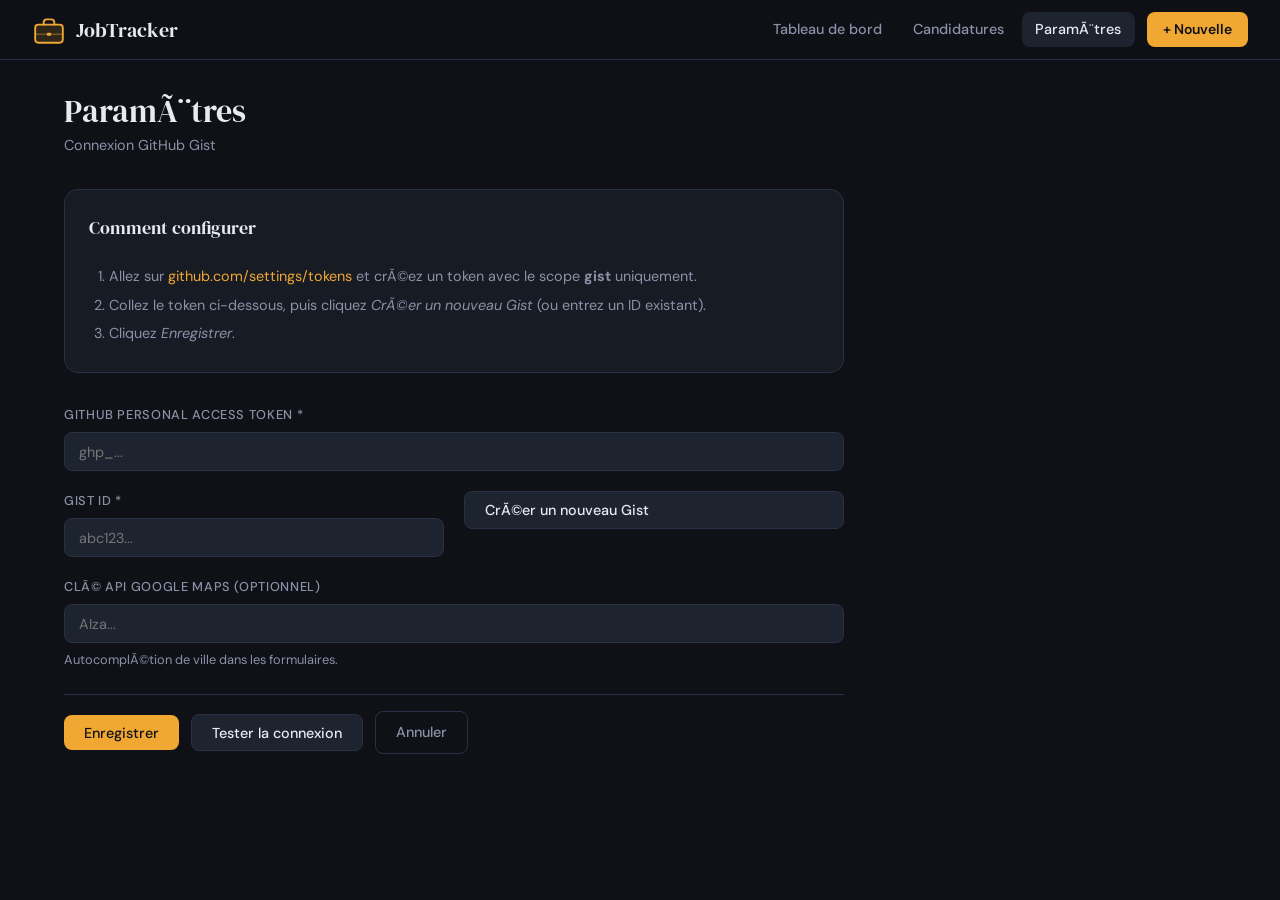
==== applications.html @ f72749e8 "refactor: move css/, js/, and page html to root; docs/ now only holds specs and plans" ====
﻿<!DOCTYPE html>
<html lang="fr">
<head>
  <meta charset="utf-8" />
  <meta name="viewport" content="width=device-width, initial-scale=1.0" />
  <title>Candidatures â€” JobTracker</title>
  <link rel="preconnect" href="https://fonts.googleapis.com">
  <link href="https://fonts.googleapis.com/css2?family=DM+Serif+Display:ital@0;1&family=DM+Sans:wght@300;400;500;600&display=swap" rel="stylesheet">
  <link rel="icon" type="image/svg+xml" href="[data-uri]" />
  <link rel="stylesheet" href="./css/site.css" />
</head>
<body>
<nav class="navbar">
  <a class="navbar-brand" href="./index.html">
    <svg class="brand-logo" width="34" height="34" viewBox="0 0 32 32" fill="none" xmlns="http://www.w3.org/2000/svg" aria-hidden="true">
      <rect x="3" y="11" width="26" height="17" rx="3" fill="#f0a832" opacity="0.15"/>
      <rect x="3" y="11" width="26" height="17" rx="3" stroke="#f0a832" stroke-width="1.75"/>
      <path d="M11 11V9C11 7.34 12.34 6 14 6H18C19.66 6 21 7.34 21 9V11" stroke="#f0a832" stroke-width="1.75" stroke-linecap="round"/>
      <line x1="3" y1="20" x2="29" y2="20" stroke="#f0a832" stroke-width="1.5" opacity="0.35"/>
      <rect x="14" y="18.5" width="4" height="3" rx="1" fill="#f0a832"/>
    </svg>
    <span class="brand-text">JobTracker</span>
  </a>
  <div class="nav-links">
    <a href="./index.html" class="nav-link">Tableau de bord</a>
    <a href="./applications.html" class="nav-link active">Candidatures</a>
    <a href="./settings.html" class="nav-link">ParamÃ¨tres</a>
    <a href="./create.html" class="nav-btn">+ Nouvelle</a>
  </div>
</nav>
<main class="main-content">
  <div class="page-container">
    <div class="page-header">
      <div>
        <h1 class="page-title">Candidatures</h1>
        <p class="page-subtitle" id="subtitle">â€¦</p>
      </div>
      <div class="page-header-actions">
        <button id="exportBtn" class="btn btn-ghost">â†“ Exporter</button>
        <label class="btn btn-ghost" style="cursor:pointer">
          â†‘ Importer
          <input type="file" id="importFile" accept=".json" style="display:none" />
        </label>
        <a href="./create.html" class="btn btn-primary">+ Nouvelle candidature</a>
      </div>
    </div>

    <div id="errorBanner" style="display:none;" class="toast toast-error"></div>

    <div class="filters-bar">
      <input type="text" id="searchInput" placeholder="Rechercher entreprise ou posteâ€¦" class="filter-input" />
      <select id="statusFilter" class="filter-select">
        <option value="">Tous les statuts</option>
      </select>
      <select id="sortSelect" class="filter-select">
        <option value="date">Date â†“</option>
        <option value="company">Entreprise Aâ€“Z</option>
        <option value="status">Statut</option>
      </select>
      <button id="filterBtn" class="btn btn-secondary">Filtrer</button>
      <button id="clearBtn" class="btn btn-ghost" style="display:none">Effacer</button>
    </div>

    <div id="tableWrap"></div>
  </div>
</main>
<script src="./js/gist.js"></script>
<script src="./js/app.js"></script>
<script>
let ALL_APPS = [];

function renderTable(apps) {
  const wrap = document.getElementById('tableWrap');
  const total = apps.length;
  document.getElementById('subtitle').textContent =
    `${total} candidature${total !== 1 ? 's' : ''}`;

  if (total === 0) {
    wrap.innerHTML = `<div class="empty-state">
      <div class="empty-icon">â—ˆ</div>
      <p>Aucune candidature trouvÃ©e.</p>
      <a href="./create.html" class="btn btn-primary">Ajouter une candidature</a>
    </div>`;
    return;
  }

  const todayDate = today();
  const rows = apps.map(app => {
    const cls = STATUS_CLASS[app.status];
    const isInterview = new Set([STATUS.EntretienRecruteur, STATUS.EntretienTech,
      STATUS.TestTechnique, STATUS.EntretienRH]).has(app.status);
    const isWaiting = new Set([STATUS.AttenteRecruteur, STATUS.AttenteTech,
      STATUS.AttenteTest, STATUS.AttenteRH]).has(app.status);
    const isTerminal = app.status === STATUS.Refuse || app.status === STATUS.SansReponse;

    const companyCell = app.jobUrl
      ? `<a href="${app.jobUrl}" target="_blank" class="company-link">${app.companyName} <span class="ext-icon">â†—</span></a>`
      : app.companyName;

    const salaryCell = app.salaryExpectation
      ? `<span class="td-salary">${Number(app.salaryExpectation).toLocaleString('fr-FR')} â‚¬</span>`
      : `<span class="text-muted">â€”</span>`;

    const rating = app.rating || 0;
    const ratingCell = rating > 0
      ? `<span class="star-display">${'â˜…'.repeat(rating)}<span class="s-off">${'â˜…'.repeat(5 - rating)}</span></span>`
      : `<span class="text-muted">â€”</span>`;

    let eventCell = '';
    if (isTerminal) {
      const d = app.lastResponseDate ? `<span class="event-date-terminal">${formatDateFr(app.lastResponseDate)}</span>` : '';
      eventCell = `<td class="td-interview td-interview-terminal" colspan="2">${d}</td>`;
    } else {
      const ivVal = app.interviewDate ? app.interviewDate.slice(0, 16) : '';
      const showInput = isInterview;
      const showStatic = (isWaiting || app.status === STATUS.AppelRecruteur) && app.interviewDate;
      eventCell = `<td class="td-interview" colspan="${app.teamsUrl ? 1 : 2}">
        <input type="datetime-local" class="interview-date-input ${showInput ? '' : 'interview-hidden'}"
          value="${ivVal}" onchange="saveDate(${app.id}, this.value)" />
        <span class="interview-date-past ${showStatic ? '' : 'interview-hidden'}">${app.interviewDate ? formatDateFr(app.interviewDate) : ''}</span>
      </td>`;
      if (app.teamsUrl) {
        eventCell += `<td class="td-teams"><a href="${app.teamsUrl}" target="_blank" class="teams-link" title="Rejoindre Teams">ðŸ“¹</a></td>`;
      }
    }

    const refusalBtn = app.refusalMailUrl
      ? `<a href="${app.refusalMailUrl}" target="_blank" class="action-btn action-refusal" title="Voir le mail de refus">âœ‰</a>`
      : '';

    return `<tr class="app-row" data-id="${app.id}">
      <td class="td-company">${companyCell}</td>
      <td class="td-role">${app.jobTitle}</td>
      <td class="td-location">${app.location || 'â€”'}</td>
      <td class="td-date">${formatDateFr(app.appliedDate)}</td>
      <td>${salaryCell}</td>
      <td class="td-rating">${ratingCell}</td>
      <td class="td-status">
        <select class="status-select status-${cls}"
          onchange="quickStatusChange(${app.id}, parseInt(this.value), this)"
          data-original="${app.status}">
          ${renderStatusOptions(app.status)}
        </select>
      </td>
      ${eventCell}
      <td class="td-actions">
        ${refusalBtn}
        <a href="./edit.html?id=${app.id}" class="action-btn" title="Modifier">âœŽ</a>
        <button class="action-btn action-delete" onclick="deleteApp(${app.id})" title="Supprimer">âœ•</button>
      </td>
    </tr>`;
  }).join('');

  wrap.innerHTML = `<div class="app-table-wrap"><table class="app-table">
    <thead><tr>
      <th>Entreprise</th><th>Poste</th><th>Lieu</th><th>Date</th>
      <th>Salaire</th><th>Note</th><th>Statut</th><th>Ã‰vÃ©nement</th><th>Actions</th>
    </tr></thead>
    <tbody>${rows}</tbody>
  </table></div>`;
}

function applyFilters() {
  const search = document.getElementById('searchInput').value.toLowerCase();
  const statusF = document.getElementById('statusFilter').value;
  const sort    = document.getElementById('sortSelect').value;
  const clearBtn = document.getElementById('clearBtn');
  clearBtn.style.display = (search || statusF) ? '' : 'none';

  let filtered = ALL_APPS;
  if (search) filtered = filtered.filter(a =>
    a.companyName.toLowerCase().includes(search) ||
    a.jobTitle.toLowerCase().includes(search));
  if (statusF !== '') filtered = filtered.filter(a => a.status === parseInt(statusF));
  renderTable(sortApplications(filtered, sort));
}

async function quickStatusChange(id, newStatus, select) {
  const original = parseInt(select.dataset.original);
  select.className = `status-select status-${STATUS_CLASS[newStatus] ?? ''}`;
  const app = ALL_APPS.find(a => a.id === id);
  if (!app) return;
  applyQuickStatusSideEffects(app, newStatus);
  // Update date input/display in the same row
  const row = select.closest('tr');
  const dateInput = row?.querySelector('.interview-date-input');
  const pastSpan  = row?.querySelector('.interview-date-past');
  const isInterview = new Set([STATUS.EntretienRecruteur, STATUS.EntretienTech,
    STATUS.TestTechnique, STATUS.EntretienRH]).has(newStatus);
  if (dateInput) {
    if (newStatus === STATUS.AppelRecruteur) {
      dateInput.classList.add('interview-hidden');
      if (pastSpan) { pastSpan.textContent = formatDateFr(app.interviewDate); pastSpan.classList.remove('interview-hidden'); }
    } else if (isInterview) {
      dateInput.value = ''; dateInput.classList.remove('interview-hidden');
      if (pastSpan) pastSpan.classList.add('interview-hidden');
    } else {
      dateInput.classList.add('interview-hidden');
      if (pastSpan) pastSpan.classList.add('interview-hidden');
    }
  }
  try {
    await writeApplications(ALL_APPS);
    select.dataset.original = newStatus;
    setTimeout(() => location.reload(), 400);
  } catch (e) {
    showToast('Erreur lors de la mise Ã  jour : ' + e.message, 'error');
    app.status = original;
    select.value = original;
    select.className = `status-select status-${STATUS_CLASS[original] ?? ''}`;
  }
}

async function saveDate(id, value) {
  const app = ALL_APPS.find(a => a.id === id);
  if (!app) return;
  app.interviewDate = value || null;
  app.updatedAt = new Date().toISOString();
  try {
    await writeApplications(ALL_APPS);
    setTimeout(() => location.reload(), 400);
  } catch (e) {
    showToast('Erreur lors de la mise Ã  jour : ' + e.message, 'error');
  }
}

async function deleteApp(id) {
  if (!confirm('Supprimer cette candidature ?')) return;
  ALL_APPS = ALL_APPS.filter(a => a.id !== id);
  try {
    await writeApplications(ALL_APPS);
    applyFilters();
  } catch (e) {
    showToast('Erreur lors de la suppression : ' + e.message, 'error');
  }
}

function exportApps() {
  const json = JSON.stringify(ALL_APPS, null, 2);
  const blob = new Blob([json], { type: 'application/json' });
  const url  = URL.createObjectURL(blob);
  const a    = document.createElement('a');
  a.href = url;
  a.download = `jobtracker-export-${new Date().toISOString().slice(0,10)}.json`;
  a.click();
  URL.revokeObjectURL(url);
}

document.getElementById('importFile').addEventListener('change', async function () {
  if (!this.files.length) return;
  const file = this.files[0];
  if (!confirm(`Importer "${file.name}" ? Les candidatures dÃ©jÃ  prÃ©sentes seront ignorÃ©es.`)) {
    this.value = ''; return;
  }
  try {
    const text = await file.text();
    const imported = JSON.parse(text);
    if (!Array.isArray(imported)) throw new Error('Format invalide');
    const existingIds = new Set(ALL_APPS.map(a => a.id));
    let added = 0, skipped = 0;
    for (const app of imported) {
      if (existingIds.has(app.id)) { skipped++; continue; }
      app.updatedAt = new Date().toISOString();
      ALL_APPS.push(app);
      added++;
    }
    await writeApplications(ALL_APPS);
    showToast(skipped > 0
      ? `${added} importÃ©e(s), ${skipped} ignorÃ©e(s) (dÃ©jÃ  prÃ©sentes).`
      : `${added} candidature(s) importÃ©e(s) avec succÃ¨s.`);
    applyFilters();
  } catch (e) {
    showToast('Fichier JSON invalide ou erreur : ' + e.message, 'error');
  }
  this.value = '';
});

// Populate status filter dropdown
const statusFilterEl = document.getElementById('statusFilter');
Object.entries(STATUS_LABEL).forEach(([val, label]) => {
  const opt = document.createElement('option');
  opt.value = val; opt.textContent = label;
  statusFilterEl.appendChild(opt);
});

document.getElementById('filterBtn').addEventListener('click', applyFilters);
document.getElementById('clearBtn').addEventListener('click', () => {
  document.getElementById('searchInput').value = '';
  document.getElementById('statusFilter').value = '';
  applyFilters();
});
document.getElementById('searchInput').addEventListener('keydown', e => { if (e.key === 'Enter') applyFilters(); });
document.getElementById('exportBtn').addEventListener('click', exportApps);

(async () => {
  redirectIfNoSettings();
  try {
    ALL_APPS = await readApplications();
  } catch (e) {
    const b = document.getElementById('errorBanner');
    b.style.display = ''; b.innerHTML =
      `âœ• Impossible de lire le Gist : ${e.message}. <a href="./settings.html">VÃ©rifier les paramÃ¨tres â†’</a>`;
    document.getElementById('subtitle').textContent = 'â€“';
    return;
  }
  const { apps, changed } = applyAutoTransitions(ALL_APPS);
  ALL_APPS = apps;
  if (changed) { try { await writeApplications(ALL_APPS); } catch (_) {} }
  applyFilters();
})();
</script>
</body>
</html>
---- css/site.css ----
/* ── Variables ── */
:root {
    --bg:        #0f1117;
    --surface:   #171b24;
    --surface2:  #1e2330;
    --border:    #2a3045;
    --text:      #e8eaf0;
    --text-muted:#8b92a8;
    --accent:    #f0a832;
    --accent-dim:#b87d20;

    --radius: 8px;
    --radius-lg: 14px;
    --font-display: 'DM Serif Display', Georgia, serif;
    --font-body:    'DM Sans', system-ui, sans-serif;
    --shadow: 0 4px 24px rgba(0,0,0,0.4);
}

/* ── Reset & Base ── */
*, *::before, *::after { box-sizing: border-box; margin: 0; padding: 0; }

html { font-size: 16px; scroll-behavior: smooth; }

body {
    background: var(--bg);
    color: var(--text);
    font-family: var(--font-body);
    font-weight: 400;
    line-height: 1.6;
    min-height: 100vh;
}

a { color: var(--accent); text-decoration: none; }
a:hover { text-decoration: underline; }

/* ── Navbar ── */
.navbar {
    position: sticky; top: 0; z-index: 100;
    display: flex; align-items: center; justify-content: space-between;
    padding: 0 2rem;
    height: 60px;
    background: rgba(15,17,23,0.85);
    backdrop-filter: blur(12px);
    border-bottom: 1px solid var(--border);
}

.navbar-brand {
    display: flex; align-items: center; gap: .6rem;
    font-family: var(--font-display); font-size: 1.25rem;
    color: var(--text); text-decoration: none;
}
.brand-logo {
    flex-shrink: 0;
    transition: transform .2s ease;
}
.navbar-brand:hover .brand-logo { transform: translateY(-1px); }

.nav-links { display: flex; align-items: center; gap: .25rem; }

.nav-link {
    padding: .4rem .85rem;
    color: var(--text-muted);
    border-radius: var(--radius);
    font-size: .9rem; font-weight: 500;
    transition: color .15s, background .15s;
    text-decoration: none;
}
.nav-link:hover { color: var(--text); background: var(--surface2); text-decoration: none; }
.nav-link.active { color: var(--text); background: var(--surface2); }

.nav-btn {
    margin-left: .5rem;
    padding: .4rem 1rem;
    background: var(--accent);
    color: #0f1117;
    border-radius: var(--radius);
    font-size: .875rem; font-weight: 600;
    transition: background .15s;
    text-decoration: none;
}
.nav-btn:hover { background: var(--accent-dim); text-decoration: none; color: #0f1117; }

/* ── Main ── */
.main-content {
    max-width: 1200px;
    margin: 0 auto;
    padding: 2rem 1.5rem;
}

/* ── Page Header ── */
.page-header {
    display: flex; align-items: flex-start; justify-content: space-between;
    margin-bottom: 2rem;
    gap: 1rem;
}
.page-title {
    font-family: var(--font-display);
    font-size: 2rem; font-weight: 400;
    color: var(--text);
    line-height: 1.2;
}
.page-subtitle { color: var(--text-muted); font-size: .9rem; margin-top: .2rem; }

/* ── Stats Grid ── */
.stats-grid {
    display: grid;
    grid-template-columns: repeat(5, 1fr);
    gap: 1rem;
    margin-bottom: 2rem;
}

@media (max-width: 900px) {
    .stats-grid { grid-template-columns: repeat(3, 1fr); }
}
@media (max-width: 560px) {
    .stats-grid { grid-template-columns: repeat(2, 1fr); }
}

.stat-card {
    background: var(--surface);
    border: 1px solid var(--border);
    border-radius: var(--radius-lg);
    padding: 1.4rem 1.2rem;
    display: flex; flex-direction: column; gap: .4rem;
    position: relative; overflow: hidden;
    transition: transform .2s, box-shadow .2s;
}
.stat-card::before {
    content: '';
    position: absolute; top: 0; left: 0; right: 0;
    height: 3px;
}
.stat-card:hover { transform: translateY(-2px); box-shadow: var(--shadow); }

.stat-total::before  { background: var(--accent); }
.stat-progress::before { background: var(--c-interview); }
.stat-offer::before  { background: var(--c-offer); }
.stat-rejected::before { background: var(--c-rejected); }
.stat-silent::before { background: var(--c-noresponse); }

.stat-value {
    font-family: var(--font-display);
    font-size: 2.4rem; line-height: 1;
    color: var(--text);
}
.stat-label { font-size: .8rem; color: var(--text-muted); font-weight: 500; text-transform: uppercase; letter-spacing: .05em; }

/* ── Dashboard Bottom ── */
.dashboard-bottom {
    display: grid;
    grid-template-columns: 1fr 1fr;
    gap: 1.5rem;
}
@media (max-width: 768px) {
    .dashboard-bottom { grid-template-columns: 1fr; }
}

/* ── Panel ── */
.panel {
    background: var(--surface);
    border: 1px solid var(--border);
    border-radius: var(--radius-lg);
    padding: 1.5rem;
}
.panel-title {
    font-family: var(--font-display);
    font-size: 1.1rem; font-weight: 400;
    margin-bottom: 1.25rem;
    color: var(--text);
}
.panel-link {
    display: inline-block;
    margin-top: 1rem;
    font-size: .85rem; color: var(--accent);
}
.panel-link:hover { text-decoration: underline; }

/* ── Breakdown bars ── */
.breakdown-list { display: flex; flex-direction: column; gap: .85rem; }
.breakdown-row {}
.breakdown-info {
    display: flex; align-items: center; gap: .5rem;
    margin-bottom: .3rem;
    font-size: .875rem;
}
.status-dot {
    width: 8px; height: 8px; border-radius: 50%; flex-shrink: 0;
}
.breakdown-count { margin-left: auto; color: var(--text-muted); }
.breakdown-bar-wrap {
    height: 5px; background: var(--surface2); border-radius: 99px; overflow: hidden;
}
.breakdown-bar {
    height: 100%; border-radius: 99px;
    transition: width .5s ease;
}

/* ── Recent list ── */
.recent-list { display: flex; flex-direction: column; gap: .5rem; }
.recent-item {
    display: flex; align-items: center; justify-content: space-between;
    padding: .75rem 1rem;
    border-radius: var(--radius);
    background: var(--surface2);
    transition: background .15s;
    text-decoration: none; color: var(--text);
    gap: 1rem;
}
.recent-item:hover { background: var(--border); text-decoration: none; color: var(--text); }
.recent-info { display: flex; flex-direction: column; gap: .1rem; min-width: 0; }
.recent-company { font-weight: 500; font-size: .9rem; white-space: nowrap; overflow: hidden; text-overflow: ellipsis; }
.recent-role { font-size: .8rem; color: var(--text-muted); white-space: nowrap; overflow: hidden; text-overflow: ellipsis; }
.recent-meta { display: flex; align-items: center; gap: .75rem; flex-shrink: 0; }
.recent-date { font-size: .8rem; color: var(--text-muted); }

/* ── Status color map ── */
:root {
    --c-candidature:        #5b8def;
    --c-appelrecruteur:     #34d399;
    --c-entretienrecruteur: #a78bfa;
    --c-attenterecruteur:   #c4b5fd;
    --c-entretientech:      #38bdf8;
    --c-attentetech:        #7dd3fc;
    --c-testtechnique:      #fb923c;
    --c-attentetest:        #fdba74;
    --c-entretienrh:        #f472b6;
    --c-attenterh:          #f9a8d4;
    --c-offre:              #4ade80;
    --c-refuse:             #f87171;
    --c-sansreponse:        #64748b;
}

/* Dots */
.status-dot.status-candidature        { background: var(--c-candidature); }
.status-dot.status-appelrecruteur     { background: var(--c-appelrecruteur); }
.status-dot.status-entretienrecruteur { background: var(--c-entretienrecruteur); }
.status-dot.status-attenterecruteur   { background: var(--c-attenterecruteur); }
.status-dot.status-entretientech      { background: var(--c-entretientech); }
.status-dot.status-attentetech        { background: var(--c-attentetech); }
.status-dot.status-testtechnique      { background: var(--c-testtechnique); }
.status-dot.status-attentetest        { background: var(--c-attentetest); }
.status-dot.status-entretienrh        { background: var(--c-entretienrh); }
.status-dot.status-attenterh          { background: var(--c-attenterh); }
.status-dot.status-offre              { background: var(--c-offre); }
.status-dot.status-refuse             { background: var(--c-refuse); }
.status-dot.status-sansreponse        { background: var(--c-sansreponse); }

/* Breakdown bars */
.breakdown-bar.status-bar-candidature        { background: var(--c-candidature); }
.breakdown-bar.status-bar-appelrecruteur     { background: var(--c-appelrecruteur); }
.breakdown-bar.status-bar-entretienrecruteur { background: var(--c-entretienrecruteur); }
.breakdown-bar.status-bar-attenterecruteur   { background: var(--c-attenterecruteur); }
.breakdown-bar.status-bar-entretientech      { background: var(--c-entretientech); }
.breakdown-bar.status-bar-attentetech        { background: var(--c-attentetech); }
.breakdown-bar.status-bar-testtechnique      { background: var(--c-testtechnique); }
.breakdown-bar.status-bar-attentetest        { background: var(--c-attentetest); }
.breakdown-bar.status-bar-entretienrh        { background: var(--c-entretienrh); }
.breakdown-bar.status-bar-attenterh          { background: var(--c-attenterh); }
.breakdown-bar.status-bar-offre              { background: var(--c-offre); }
.breakdown-bar.status-bar-refuse             { background: var(--c-refuse); }
.breakdown-bar.status-bar-sansreponse        { background: var(--c-sansreponse); }

/* Badges — tinted background + colored text */
.status-badge {
    display: inline-flex; align-items: center;
    padding: .2rem .75rem;
    border-radius: 99px;
    font-size: .72rem; font-weight: 600;
    letter-spacing: .02em;
    white-space: nowrap;
    border: 1px solid transparent;
}
.status-badge.status-candidature        { background: rgba(91,141,239,.15);  color: var(--c-candidature);        border-color: rgba(91,141,239,.3); }
.status-badge.status-appelrecruteur     { background: rgba(52,211,153,.15);  color: var(--c-appelrecruteur);     border-color: rgba(52,211,153,.3); }
.status-badge.status-entretienrecruteur { background: rgba(167,139,250,.15); color: var(--c-entretienrecruteur); border-color: rgba(167,139,250,.3); }
.status-badge.status-attenterecruteur   { background: rgba(196,181,253,.15); color: var(--c-attenterecruteur);   border-color: rgba(196,181,253,.3); }
.status-badge.status-entretientech      { background: rgba(56,189,248,.15);  color: var(--c-entretientech);      border-color: rgba(56,189,248,.3); }
.status-badge.status-attentetech        { background: rgba(125,211,252,.15); color: var(--c-attentetech);        border-color: rgba(125,211,252,.3); }
.status-badge.status-testtechnique      { background: rgba(251,146,60,.15);  color: var(--c-testtechnique);      border-color: rgba(251,146,60,.3); }
.status-badge.status-attentetest        { background: rgba(253,186,116,.15); color: var(--c-attentetest);        border-color: rgba(253,186,116,.3); }
.status-badge.status-entretienrh        { background: rgba(244,114,182,.15); color: var(--c-entretienrh);        border-color: rgba(244,114,182,.3); }
.status-badge.status-attenterh          { background: rgba(249,168,212,.15); color: var(--c-attenterh);          border-color: rgba(249,168,212,.3); }
.status-badge.status-offre              { background: rgba(74,222,128,.15);  color: var(--c-offre);              border-color: rgba(74,222,128,.3); }
.status-badge.status-refuse             { background: rgba(248,113,113,.15); color: var(--c-refuse);             border-color: rgba(248,113,113,.3); }
.status-badge.status-sansreponse        { background: rgba(100,116,139,.12); color: var(--c-sansreponse);        border-color: rgba(100,116,139,.25); }

/* ── Filters bar ── */
.filters-bar {
    display: flex; flex-wrap: wrap; gap: .75rem; align-items: center;
    margin-bottom: 1.5rem;
}
.filter-input, .filter-select {
    background: var(--surface);
    border: 1px solid var(--border);
    color: var(--text);
    border-radius: var(--radius);
    padding: .5rem .85rem;
    font-family: var(--font-body);
    font-size: .875rem;
    outline: none;
    transition: border-color .15s;
}
.filter-input { min-width: 220px; }
.filter-input:focus, .filter-select:focus { border-color: var(--accent); }
.filter-select option { background: var(--surface2); }

/* ── Table ── */
.app-table-wrap {
    background: var(--surface);
    border: 1px solid var(--border);
    border-radius: var(--radius-lg);
    overflow: hidden;
}
.app-table {
    width: 100%; border-collapse: collapse;
    font-size: .875rem;
}
.app-table thead tr {
    background: var(--surface2);
    border-bottom: 1px solid var(--border);
}
.app-table th {
    padding: .7rem .75rem;
    text-align: left;
    font-size: .75rem; font-weight: 600;
    text-transform: uppercase; letter-spacing: .06em;
    color: var(--text-muted);
}
.app-table td {
    padding: .7rem .75rem;
    vertical-align: middle;
    border-bottom: 1px solid var(--border);
}
.app-row:last-child td { border-bottom: none; }
.app-row { transition: background .12s; }
.app-row:hover { background: var(--surface2); }

.td-company { font-weight: 500; }
.td-role { color: var(--text-muted); }
.td-location { color: var(--text-muted); font-size: .8rem; }
.td-date { color: var(--text-muted); white-space: nowrap; }

.company-link { color: var(--text); font-weight: 500; }
.company-link:hover { color: var(--accent); text-decoration: none; }
.ext-icon { font-size: .7rem; color: var(--text-muted); }

/* ── Inline status select ── */
.status-select {
    appearance: none;
    border: none; outline: none;
    padding: .25rem .55rem;
    border-radius: 99px;
    font-size: .72rem; font-weight: 600;
    color: #0f1117;
    cursor: pointer;
    font-family: var(--font-body);
    max-width: 160px;
}
.status-select.status-candidature        { background: var(--c-candidature);        color: #0a0f1e; }
.status-select.status-appelrecruteur     { background: var(--c-appelrecruteur);     color: #0a0f1e; }
.status-select.status-entretienrecruteur { background: var(--c-entretienrecruteur); color: #0a0f1e; }
.status-select.status-attenterecruteur   { background: var(--c-attenterecruteur);   color: #0a0f1e; }
.status-select.status-entretientech      { background: var(--c-entretientech);      color: #0a0f1e; }
.status-select.status-attentetech        { background: var(--c-attentetech);        color: #0a0f1e; }
.status-select.status-testtechnique      { background: var(--c-testtechnique);      color: #0a0f1e; }
.status-select.status-attentetest        { background: var(--c-attentetest);        color: #0a0f1e; }
.status-select.status-entretienrh        { background: var(--c-entretienrh);        color: #0a0f1e; }
.status-select.status-attenterh          { background: var(--c-attenterh);          color: #0a0f1e; }
.status-select.status-offre              { background: var(--c-offre);              color: #0a0f1e; }
.status-select.status-refuse             { background: var(--c-refuse);             color: #0a0f1e; }
.status-select.status-sansreponse        { background: var(--c-sansreponse);        color: #e8eaf0; }

/* ── Actions ── */
.td-actions { white-space: nowrap; }
.action-btn {
    background: none; border: none;
    color: var(--text-muted);
    cursor: pointer; padding: .3rem .5rem;
    border-radius: var(--radius);
    font-size: 1rem;
    transition: color .15s, background .15s;
}
.action-btn:hover { color: var(--text); background: var(--surface2); }
.action-delete:hover { color: var(--c-rejected) !important; }

/* ── Buttons ── */
.btn {
    display: inline-flex; align-items: center; gap: .4rem;
    padding: .55rem 1.25rem;
    border-radius: var(--radius);
    font-family: var(--font-body); font-size: .9rem; font-weight: 500;
    cursor: pointer; border: none; transition: background .15s, color .15s, opacity .15s;
    text-decoration: none; white-space: nowrap;
}
.btn:hover { text-decoration: none; }
.btn-primary  { background: var(--accent); color: #0f1117; }
.btn-primary:hover  { background: var(--accent-dim); color: #0f1117; }
.btn-secondary { background: var(--surface2); color: var(--text); border: 1px solid var(--border); }
.btn-secondary:hover { background: var(--border); }
.btn-ghost  { background: transparent; color: var(--text-muted); border: 1px solid var(--border); }
.btn-ghost:hover  { color: var(--text); background: var(--surface2); }
.btn-danger { background: rgba(248,113,113,.15); color: var(--c-rejected); border: 1px solid rgba(248,113,113,.3); }
.btn-danger:hover { background: rgba(248,113,113,.25); }

/* ── Form ── */
.page-container { }
.page-narrow { max-width: 780px; }

.form-grid {
    display: grid;
    grid-template-columns: 1fr 1fr;
    gap: 1.25rem;
    margin-bottom: 1.5rem;
}
.form-col-2 { grid-column: span 1; }
.form-col-full { grid-column: 1 / -1; }
@media (max-width: 600px) {
    .form-grid { grid-template-columns: 1fr; }
    .form-col-2 { grid-column: 1; }
}

.form-group { display: flex; flex-direction: column; gap: .4rem; }
.form-label { font-size: .8rem; font-weight: 500; color: var(--text-muted); text-transform: uppercase; letter-spacing: .05em; }
.form-input, .form-select {
    background: var(--surface2);
    border: 1px solid var(--border);
    color: var(--text);
    border-radius: var(--radius);
    padding: .6rem .85rem;
    font-family: var(--font-body); font-size: .9rem;
    outline: none; transition: border-color .15s;
    width: 100%;
}
.form-input:focus, .form-select:focus { border-color: var(--accent); }
.form-textarea { resize: vertical; min-height: 100px; }
.form-select option { background: var(--surface2); }
.form-error { color: var(--c-rejected); font-size: .8rem; }

.form-actions {
    display: flex; align-items: center; gap: .75rem; flex-wrap: wrap;
    padding-top: 1rem;
    border-top: 1px solid var(--border);
}

/* ── Empty state ── */
.empty-state {
    display: flex; flex-direction: column; align-items: center; justify-content: center;
    gap: 1rem; padding: 4rem 2rem;
    text-align: center; color: var(--text-muted);
}
.empty-icon { font-size: 2.5rem; color: var(--border); }
.empty-msg { color: var(--text-muted); font-size: .9rem; }
.empty-msg a { color: var(--accent); }

/* ── Toast ── */
.toast {
    display: flex; align-items: center; gap: .75rem;
    padding: .85rem 1.25rem;
    border-radius: var(--radius);
    margin-bottom: 1.5rem;
    font-size: .9rem; font-weight: 500;
    animation: slideIn .3s ease;
}
.toast-success {
    background: rgba(74,222,128,.12);
    border: 1px solid rgba(74,222,128,.3);
    color: var(--c-offer);
}

@keyframes slideIn {
    from { opacity: 0; transform: translateY(-8px); }
    to   { opacity: 1; transform: translateY(0); }
}

/* ── Scrollbar ── */
::-webkit-scrollbar { width: 8px; height: 8px; }
::-webkit-scrollbar-track { background: var(--bg); }
::-webkit-scrollbar-thumb { background: var(--border); border-radius: 4px; }
::-webkit-scrollbar-thumb:hover { background: var(--text-muted); }

/* ── URL Import Panel ── */
.url-import-panel {
    margin-bottom: 1.25rem;
    border-color: var(--accent);
    background: linear-gradient(135deg, var(--surface) 0%, rgba(240,168,50,.05) 100%);
}
.import-label {
    font-size: .75rem; font-weight: 600;
    text-transform: uppercase; letter-spacing: .06em;
    color: var(--accent);
    margin-bottom: .75rem;
}
.url-import-row {
    display: flex; gap: .75rem; align-items: center;
}
.url-import-row .form-input {
    flex: 1;
}
.import-status {
    display: flex; align-items: center; gap: .5rem;
    margin-top: .85rem;
    padding: .65rem 1rem;
    border-radius: var(--radius);
    font-size: .875rem;
    line-height: 1.4;
}
.import-success {
    background: rgba(74,222,128,.1);
    border: 1px solid rgba(74,222,128,.25);
    color: var(--c-offer);
}
.import-warn {
    background: rgba(251,191,36,.08);
    border: 1px solid rgba(251,191,36,.25);
    color: #fbbf24;
}
.import-error {
    background: rgba(248,113,113,.1);
    border: 1px solid rgba(248,113,113,.25);
    color: var(--c-rejected);
}

.import-loading {
    background: rgba(240,168,50,.08);
    border: 1px solid rgba(240,168,50,.25);
    color: var(--accent);
    animation: pulse 1.5s ease-in-out infinite;
}
@keyframes pulse {
    0%, 100% { opacity: 1; }
    50%       { opacity: .5; }
}

/* ── Location autocomplete ── */
.location-wrap {
    position: relative;
}
.location-wrap .form-input {
    padding-right: 2.2rem;
}
.location-pin {
    position: absolute; right: .7rem; top: 50%;
    transform: translateY(-50%);
    font-size: .9rem; pointer-events: none;
    opacity: .5;
}

/* Override Google Places dropdown to match dark theme */
.pac-container {
    background: #1e2330;
    border: 1px solid #2a3045;
    border-radius: 8px;
    margin-top: 4px;
    box-shadow: 0 8px 32px rgba(0,0,0,.5);
    font-family: 'DM Sans', system-ui, sans-serif;
}
.pac-item {
    padding: .55rem 1rem;
    color: #8b92a8;
    font-size: .875rem;
    border-top: 1px solid #2a3045;
    cursor: pointer;
}
.pac-item:first-child { border-top: none; }
.pac-item:hover,
.pac-item-selected { background: #2a3045 !important; color: #e8eaf0; }
.pac-item-query { color: #e8eaf0; font-size: .875rem; }
.pac-matched { color: #f0a832; font-weight: 600; }
.pac-icon { display: none; } /* hide Google's default pin icon */

/* ── Page header actions group ── */
.page-header-actions {
    display: flex; align-items: center; gap: .5rem; flex-wrap: wrap;
}

/* ── Error toast ── */
.toast-error {
    background: rgba(248,113,113,.12);
    border: 1px solid rgba(248,113,113,.3);
    color: #f87171;
}

/* ── Interview date column ── */
.td-interview { white-space: nowrap; }
.td-interview-terminal { text-align: center; }
.interview-date-past {
    font-size: .8rem;
    color: var(--text-muted);
    font-style: italic;
}
.event-date-terminal {
    font-size: .8rem;
    color: var(--text-muted);
    opacity: .6;
}
.interview-date-input {
    background: var(--surface2);
    border: 1px dashed var(--border);
    color: var(--text);
    border-radius: var(--radius);
    padding: .2rem .4rem;
    font-size: .78rem;
    font-family: var(--font-body);
    width: 158px;
    cursor: pointer;
    outline: none;
    transition: border-color .15s;
}
.interview-date-input:focus { border-color: var(--accent); }
.interview-hidden { display: none; }

/* ── Teams column ── */
.td-teams { text-align: center; width: 48px; }
.teams-link {
    font-size: 1.1rem;
    text-decoration: none;
    opacity: .75;
    transition: opacity .15s;
}
.teams-link:hover { opacity: 1; text-decoration: none; }

/* ── Star rating ── */
.star-picker { display: flex; gap: .1rem; align-items: center; }
.star-btn {
    background: none;
    border: none;
    cursor: pointer;
    font-size: 1.6rem;
    color: var(--text-muted);
    padding: 0 .1rem;
    line-height: 1;
    transition: color .1s;
}
.star-btn.lit { color: var(--accent); }

.td-rating { white-space: nowrap; }
.star-display { font-size: .95rem; color: var(--accent); letter-spacing: .05em; }
.star-display .s-off { color: var(--surface2); }

/* ── Salary column ── */
.td-salary {
    color: var(--accent);
    font-variant-numeric: tabular-nums;
    white-space: nowrap;
    font-size: .85rem;
}
.td-salary .text-muted { color: var(--text-muted); }

/* ── Refusal mail action button ── */
.action-refusal { color: #f87171; }
.action-refusal:hover { color: #fca5a5; background: rgba(248,113,113,.1); }

/* ── CV page ── */
.btn-upload {
    display: inline-flex; align-items: center; gap: .5rem;
    padding: .5rem 1.1rem;
    background: var(--surface2);
    border: 1px solid var(--border);
    border-radius: var(--radius);
    color: var(--text);
    font-size: .875rem; font-weight: 500;
    cursor: pointer;
    transition: background .15s, border-color .15s;
    white-space: nowrap;
}
.btn-upload:hover { background: var(--border); border-color: var(--accent); }

.cv-viewer-wrap {
    background: var(--surface);
    border: 1px solid var(--border);
    border-radius: var(--radius-lg);
    overflow: hidden;
    height: calc(100vh - 180px);
    min-height: 500px;
}
.cv-embed {
    width: 100%; height: 100%;
    display: block;
    border: none;
}

.cv-empty {
    display: flex; flex-direction: column; align-items: center; justify-content: center;
    gap: .75rem;
    padding: 5rem 2rem;
    text-align: center;
    color: var(--text-muted);
    background: var(--surface);
    border: 1px solid var(--border);
    border-radius: var(--radius-lg);
}
.cv-empty p { font-size: .95rem; }
.cv-empty .text-muted { font-size: .85rem; color: var(--text-muted); opacity: .7; }
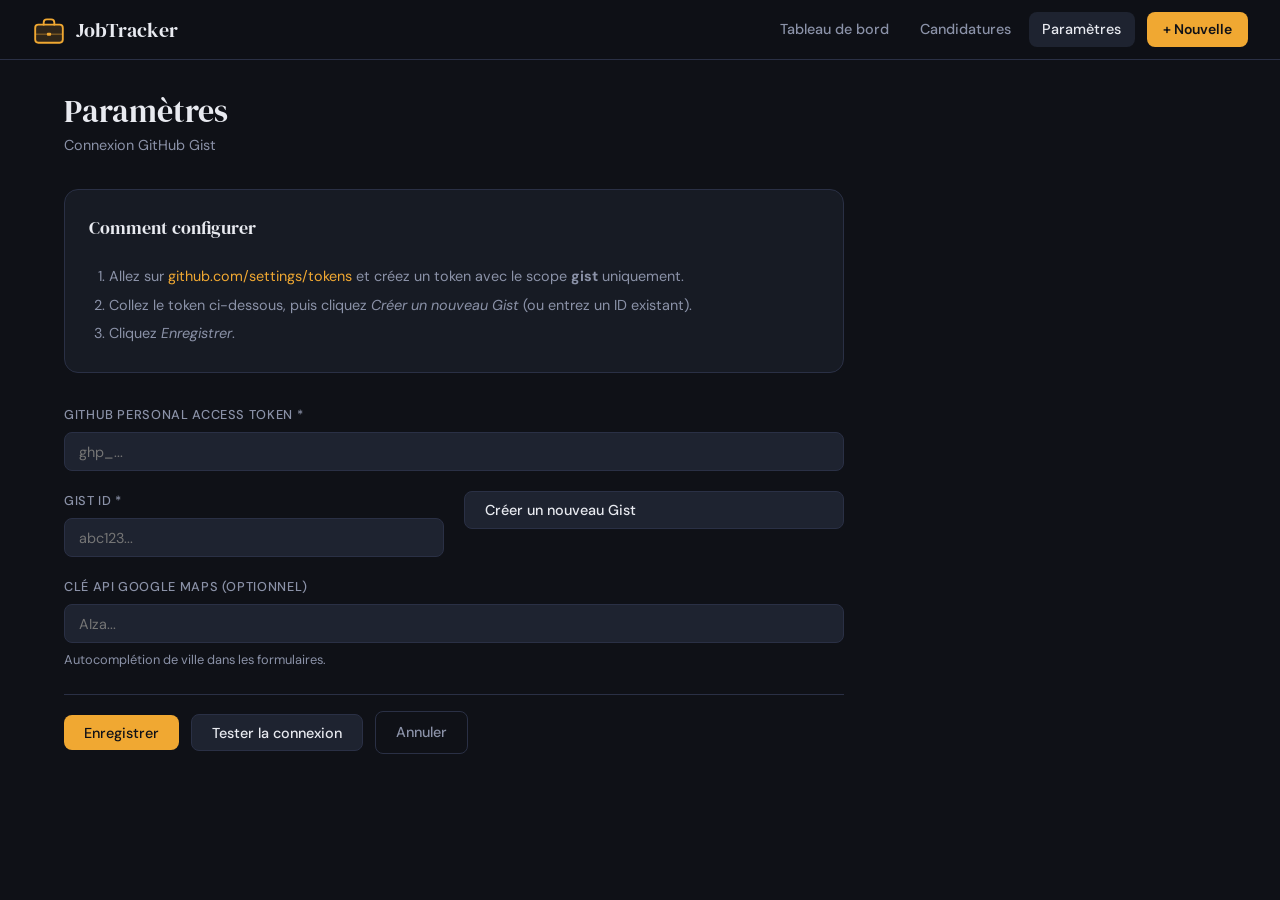
==== commit 76fd7387: "fix: restore correct UTF-8 encoding in HTML files (reverse Windows-1252 double-encoding)" ====
--- a/applications.html
+++ b/applications.html
@@ -1,9 +1,9 @@
-﻿<!DOCTYPE html>
+<!DOCTYPE html>
 <html lang="fr">
 <head>
   <meta charset="utf-8" />
   <meta name="viewport" content="width=device-width, initial-scale=1.0" />
-  <title>Candidatures â€” JobTracker</title>
+  <title>Candidatures — JobTracker</title>
   <link rel="preconnect" href="https://fonts.googleapis.com">
   <link href="https://fonts.googleapis.com/css2?family=DM+Serif+Display:ital@0;1&family=DM+Sans:wght@300;400;500;600&display=swap" rel="stylesheet">
   <link rel="icon" type="image/svg+xml" href="[data-uri]" />
@@ -24,7 +24,7 @@
   <div class="nav-links">
     <a href="./index.html" class="nav-link">Tableau de bord</a>
     <a href="./applications.html" class="nav-link active">Candidatures</a>
-    <a href="./settings.html" class="nav-link">ParamÃ¨tres</a>
+    <a href="./settings.html" class="nav-link">Paramètres</a>
     <a href="./create.html" class="nav-btn">+ Nouvelle</a>
   </div>
 </nav>
@@ -33,12 +33,12 @@
     <div class="page-header">
       <div>
         <h1 class="page-title">Candidatures</h1>
-        <p class="page-subtitle" id="subtitle">â€¦</p>
+        <p class="page-subtitle" id="subtitle">…</p>
       </div>
       <div class="page-header-actions">
-        <button id="exportBtn" class="btn btn-ghost">â†“ Exporter</button>
+        <button id="exportBtn" class="btn btn-ghost">↓ Exporter</button>
         <label class="btn btn-ghost" style="cursor:pointer">
-          â†‘ Importer
+          ↑ Importer
           <input type="file" id="importFile" accept=".json" style="display:none" />
         </label>
         <a href="./create.html" class="btn btn-primary">+ Nouvelle candidature</a>
@@ -48,13 +48,13 @@
     <div id="errorBanner" style="display:none;" class="toast toast-error"></div>
 
     <div class="filters-bar">
-      <input type="text" id="searchInput" placeholder="Rechercher entreprise ou posteâ€¦" class="filter-input" />
+      <input type="text" id="searchInput" placeholder="Rechercher entreprise ou poste…" class="filter-input" />
       <select id="statusFilter" class="filter-select">
         <option value="">Tous les statuts</option>
       </select>
       <select id="sortSelect" class="filter-select">
-        <option value="date">Date â†“</option>
-        <option value="company">Entreprise Aâ€“Z</option>
+        <option value="date">Date ↓</option>
+        <option value="company">Entreprise A–Z</option>
         <option value="status">Statut</option>
       </select>
       <button id="filterBtn" class="btn btn-secondary">Filtrer</button>
@@ -77,8 +77,8 @@
 
   if (total === 0) {
     wrap.innerHTML = `<div class="empty-state">
-      <div class="empty-icon">â—ˆ</div>
-      <p>Aucune candidature trouvÃ©e.</p>
+      <div class="empty-icon">◈</div>
+      <p>Aucune candidature trouvée.</p>
       <a href="./create.html" class="btn btn-primary">Ajouter une candidature</a>
     </div>`;
     return;
@@ -94,17 +94,17 @@
     const isTerminal = app.status === STATUS.Refuse || app.status === STATUS.SansReponse;
 
     const companyCell = app.jobUrl
-      ? `<a href="${app.jobUrl}" target="_blank" class="company-link">${app.companyName} <span class="ext-icon">â†—</span></a>`
+      ? `<a href="${app.jobUrl}" target="_blank" class="company-link">${app.companyName} <span class="ext-icon">↗</span></a>`
       : app.companyName;
 
     const salaryCell = app.salaryExpectation
-      ? `<span class="td-salary">${Number(app.salaryExpectation).toLocaleString('fr-FR')} â‚¬</span>`
-      : `<span class="text-muted">â€”</span>`;
+      ? `<span class="td-salary">${Number(app.salaryExpectation).toLocaleString('fr-FR')} €</span>`
+      : `<span class="text-muted">—</span>`;
 
     const rating = app.rating || 0;
     const ratingCell = rating > 0
-      ? `<span class="star-display">${'â˜…'.repeat(rating)}<span class="s-off">${'â˜…'.repeat(5 - rating)}</span></span>`
-      : `<span class="text-muted">â€”</span>`;
+      ? `<span class="star-display">${'★'.repeat(rating)}<span class="s-off">${'★'.repeat(5 - rating)}</span></span>`
+      : `<span class="text-muted">—</span>`;
 
     let eventCell = '';
     if (isTerminal) {
@@ -120,18 +120,18 @@
         <span class="interview-date-past ${showStatic ? '' : 'interview-hidden'}">${app.interviewDate ? formatDateFr(app.interviewDate) : ''}</span>
       </td>`;
       if (app.teamsUrl) {
-        eventCell += `<td class="td-teams"><a href="${app.teamsUrl}" target="_blank" class="teams-link" title="Rejoindre Teams">ðŸ“¹</a></td>`;
+        eventCell += `<td class="td-teams"><a href="${app.teamsUrl}" target="_blank" class="teams-link" title="Rejoindre Teams">📹</a></td>`;
       }
     }
 
     const refusalBtn = app.refusalMailUrl
-      ? `<a href="${app.refusalMailUrl}" target="_blank" class="action-btn action-refusal" title="Voir le mail de refus">âœ‰</a>`
+      ? `<a href="${app.refusalMailUrl}" target="_blank" class="action-btn action-refusal" title="Voir le mail de refus">✉</a>`
       : '';
 
     return `<tr class="app-row" data-id="${app.id}">
       <td class="td-company">${companyCell}</td>
       <td class="td-role">${app.jobTitle}</td>
-      <td class="td-location">${app.location || 'â€”'}</td>
+      <td class="td-location">${app.location || '—'}</td>
       <td class="td-date">${formatDateFr(app.appliedDate)}</td>
       <td>${salaryCell}</td>
       <td class="td-rating">${ratingCell}</td>
@@ -145,8 +145,8 @@
       ${eventCell}
       <td class="td-actions">
         ${refusalBtn}
-        <a href="./edit.html?id=${app.id}" class="action-btn" title="Modifier">âœŽ</a>
-        <button class="action-btn action-delete" onclick="deleteApp(${app.id})" title="Supprimer">âœ•</button>
+        <a href="./edit.html?id=${app.id}" class="action-btn" title="Modifier">✎</a>
+        <button class="action-btn action-delete" onclick="deleteApp(${app.id})" title="Supprimer">✕</button>
       </td>
     </tr>`;
   }).join('');
@@ -154,7 +154,7 @@
   wrap.innerHTML = `<div class="app-table-wrap"><table class="app-table">
     <thead><tr>
       <th>Entreprise</th><th>Poste</th><th>Lieu</th><th>Date</th>
-      <th>Salaire</th><th>Note</th><th>Statut</th><th>Ã‰vÃ©nement</th><th>Actions</th>
+      <th>Salaire</th><th>Note</th><th>Statut</th><th>Événement</th><th>Actions</th>
     </tr></thead>
     <tbody>${rows}</tbody>
   </table></div>`;
@@ -204,7 +204,7 @@
     select.dataset.original = newStatus;
     setTimeout(() => location.reload(), 400);
   } catch (e) {
-    showToast('Erreur lors de la mise Ã  jour : ' + e.message, 'error');
+    showToast('Erreur lors de la mise à jour : ' + e.message, 'error');
     app.status = original;
     select.value = original;
     select.className = `status-select status-${STATUS_CLASS[original] ?? ''}`;
@@ -220,7 +220,7 @@
     await writeApplications(ALL_APPS);
     setTimeout(() => location.reload(), 400);
   } catch (e) {
-    showToast('Erreur lors de la mise Ã  jour : ' + e.message, 'error');
+    showToast('Erreur lors de la mise à jour : ' + e.message, 'error');
   }
 }
 
@@ -249,7 +249,7 @@
 document.getElementById('importFile').addEventListener('change', async function () {
   if (!this.files.length) return;
   const file = this.files[0];
-  if (!confirm(`Importer "${file.name}" ? Les candidatures dÃ©jÃ  prÃ©sentes seront ignorÃ©es.`)) {
+  if (!confirm(`Importer "${file.name}" ? Les candidatures déjà présentes seront ignorées.`)) {
     this.value = ''; return;
   }
   try {
@@ -266,8 +266,8 @@
     }
     await writeApplications(ALL_APPS);
     showToast(skipped > 0
-      ? `${added} importÃ©e(s), ${skipped} ignorÃ©e(s) (dÃ©jÃ  prÃ©sentes).`
-      : `${added} candidature(s) importÃ©e(s) avec succÃ¨s.`);
+      ? `${added} importée(s), ${skipped} ignorée(s) (déjà présentes).`
+      : `${added} candidature(s) importée(s) avec succès.`);
     applyFilters();
   } catch (e) {
     showToast('Fichier JSON invalide ou erreur : ' + e.message, 'error');
@@ -299,8 +299,8 @@
   } catch (e) {
     const b = document.getElementById('errorBanner');
     b.style.display = ''; b.innerHTML =
-      `âœ• Impossible de lire le Gist : ${e.message}. <a href="./settings.html">VÃ©rifier les paramÃ¨tres â†’</a>`;
-    document.getElementById('subtitle').textContent = 'â€“';
+      `✕ Impossible de lire le Gist : ${e.message}. <a href="./settings.html">Vérifier les paramètres →</a>`;
+    document.getElementById('subtitle').textContent = '–';
     return;
   }
   const { apps, changed } = applyAutoTransitions(ALL_APPS);
